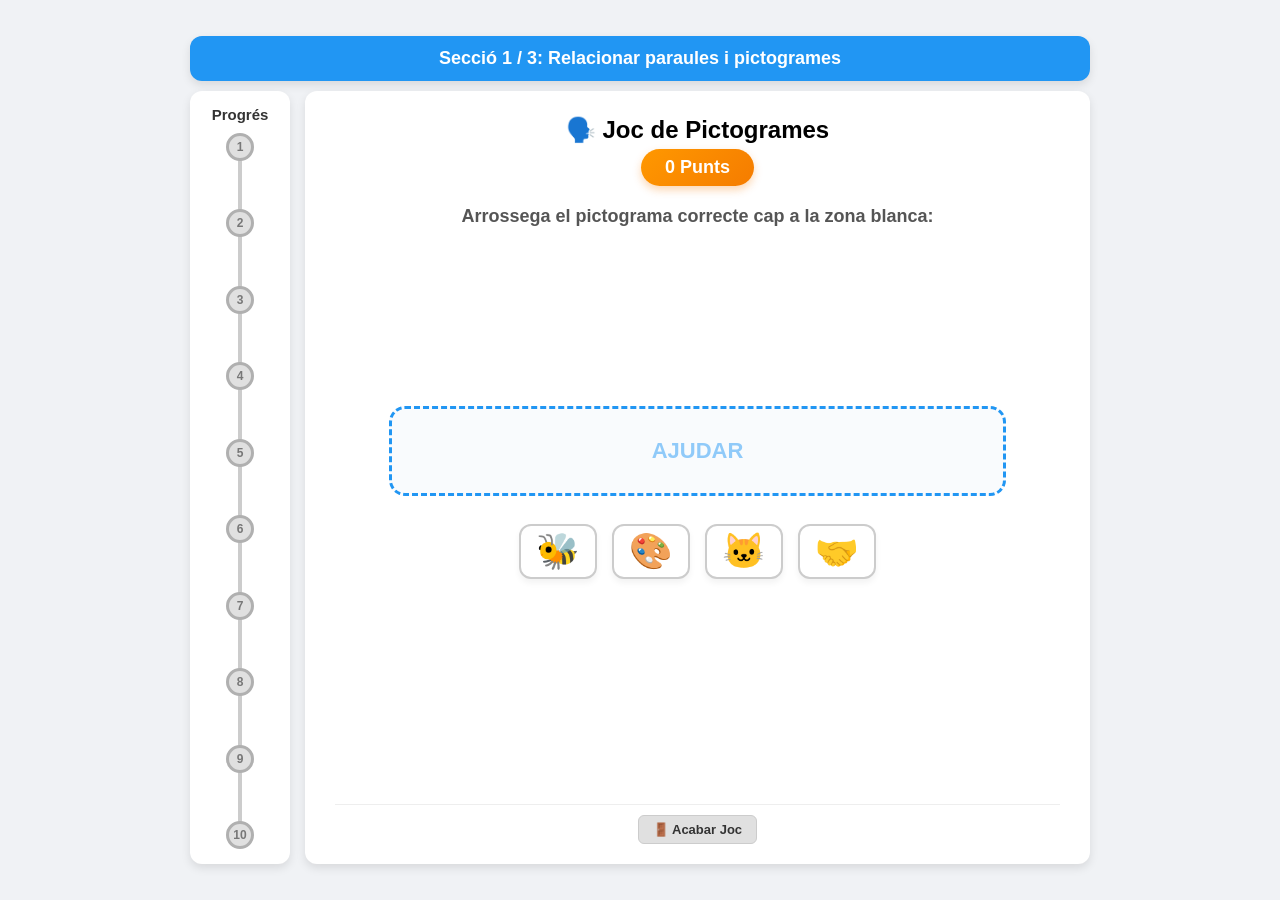
==== joc1/index.html @ 23410588 "Intent d'unificació de l'estil del joc 1 + Separació del codi en vàris fitxers" ====
<!DOCTYPE html>
<html lang="ca">

<head>
    <meta charset="UTF-8">
    <meta name="viewport" content="width=device-width,initial-scale=1">
    <title>Joc de Pictogrames</title>
    <link rel="stylesheet" href="style.css">
</head>

<body>

    <div class="game-wrapper">
        <div id="phaseHeader" class="phase-header">Secció 1 / 3: Relacionar paraules i pictogrames</div>

        <div class="main-container">

            <div class="sidebar">
                <h3>Progrés</h3>
                <div id="progressContainer" class="progress-container">
                    <div class="circle" id="c1">1</div>
                    <div class="circle" id="c2">2</div>
                    <div class="circle" id="c3">3</div>
                    <div class="circle" id="c4">4</div>
                    <div class="circle" id="c5">5</div>
                    <div class="circle" id="c6">6</div>
                    <div class="circle" id="c7">7</div>
                    <div class="circle" id="c8">8</div>
                    <div class="circle" id="c9">9</div>
                    <div class="circle" id="c10">10</div>
                </div>
            </div>

            <div class="card">
                <div>
                    <h1>🗣️ Joc de Pictogrames</h1>
                    <div>
                        <div class="score-badge"><span id="score">0</span>&nbsp;Punts</div>
                    </div>
                    <h2 id="question"></h2>
                </div>

                <div id="gameArea" class="game-area">
                    <div id="duoHint" class="duo-sentence-hint" style="display:none;"></div>
                    <div id="targetZone" class="target-zone"></div>
                    <div id="options" class="options"></div>
                </div>

                <div id="msg"></div>

                <div class="exit-container">
                    <button id="actionBtn" class="btn-action" style="display:none;"></button>
                    <button class="btn-exit" onclick="showExitModal()">🚪 Acabar Joc</button>
                </div>
            </div>

        </div>
    </div>

    <div id="exitModal" class="modal-overlay">
        <div class="modal-box">
            <h3>Alerta</h3>
            <p>Estàs segur que vols acabar la partida actual i tornar al menú?</p>
            <div class="modal-buttons">
                <button class="btn-modal confirm" onclick="redirectToMenu()">Sí, vull sortir</button>
                <button class="btn-modal cancel" onclick="hideExitModal()">Cancel·lar</button>
            </div>
        </div>
    </div>

    <script src="../dades.js"></script>

    <script src="script.js"></script>
</body>

</html>
---- joc1/style.css ----
/* --- ESTILS GENERALS COMPARTITS --- */
html,
body {
    height: 100%;
    margin: 0;
    padding: 0;
    overflow: hidden;
    font-family: Arial, sans-serif;
    background-color: #f0f2f5;
    user-select: none;
}

body {
    display: flex;
    justify-content: center;
    align-items: center;
}

.game-wrapper {
    display: flex;
    flex-direction: column;
    width: 95vw;
    max-width: 900px;
    height: 92vh;
    gap: 10px;
    box-sizing: border-box;
}

.phase-header {
    background: #2196F3;
    color: white;
    padding: 12px;
    border-radius: 12px;
    text-align: center;
    font-size: 18px;
    font-weight: bold;
    box-shadow: 0 4px 10px rgba(0, 0, 0, 0.1);
    flex-shrink: 0;
}

.main-container {
    display: flex;
    flex-direction: row;
    gap: 15px;
    flex: 1;
    min-height: 0;
}

.card {
    flex: 1;
    background: white;
    padding: 20px 30px;
    border-radius: 12px;
    box-shadow: 0 4px 10px rgba(0, 0, 0, 0.1);
    text-align: center;
    display: flex;
    flex-direction: column;
    justify-content: space-between;
    box-sizing: border-box;
}

h1 {
    font-size: 24px;
    margin: 5px 0;
}

h2 {
    font-size: 18px;
    margin: 10px 0;
    color: #555;
}

.prompt {
    font-size: 18px;
    margin: 10px 0;
    color: #555;
}

/* --- BARRA LATERAL (IDÈNTICA PER AMBDÓS) --- */
.sidebar {
    width: 100px;
    background: white;
    padding: 15px 10px;
    border-radius: 12px;
    box-shadow: 0 4px 10px rgba(0, 0, 0, 0.1);
    display: flex;
    flex-direction: column;
    align-items: center;
    position: relative;
    box-sizing: border-box;
}

.sidebar h3 {
    margin-top: 0;
    font-size: 15px;
    color: #333;
    margin-bottom: 10px;
    z-index: 2;
    flex-shrink: 0;
}

.progress-container {
    display: flex;
    flex-direction: column;
    justify-content: space-between;
    align-items: center;
    position: relative;
    width: 100%;
    flex: 1;
}

.progress-container::before {
    content: "";
    position: absolute;
    top: 15px;
    bottom: 15px;
    width: 4px;
    background-color: #ccc;
    left: 50%;
    transform: translateX(-50%);
    z-index: 1;
}

.circle {
    width: 28px;
    height: 28px;
    border-radius: 50%;
    background-color: #e0e0e0;
    border: 3px solid #b0b0b0;
    display: flex;
    align-items: center;
    justify-content: center;
    font-size: 12px;
    font-weight: bold;
    color: #777;
    z-index: 2;
    transition: all 0.3s ease;
    box-sizing: border-box;
}

.circle.correct {
    background-color: #4CAF50;
    border-color: #388E3C;
    color: white;
}

.circle.incorrect {
    background-color: #F44336;
    border-color: #D32F2F;
    color: white;
}

/* --- MARCADOR TARONJA --- */
.score-badge {
    display: inline-flex;
    align-items: center;
    background: linear-gradient(135deg, #FF9800, #F57C00);
    color: white;
    padding: 8px 24px;
    border-radius: 20px;
    font-size: 18px;
    font-weight: bold;
    box-shadow: 0 4px 8px rgba(245, 124, 0, 0.3);
    margin-bottom: 10px;
}

/* --- ÀREA DE CONTINGUT DINÀMIC --- */
.game-area {
    display: flex;
    flex-direction: column;
    gap: 15px;
    flex: 1;
    justify-content: center;
    align-items: center;
    width: 100%;
    height: 100%;
    /* Força l'alineació vertical a l'espai central */
}

/* --- DISSENY ESPECÍFIC DEL JOC 1 (ARROSSEGAR / DUOLINGO) --- */
.duo-sentence-hint {
    font-size: 20px;
    font-weight: bold;
    color: #1565C0;
    background-color: #E3F2FD;
    padding: 10px 20px;
    border-radius: 12px;
    border: 1px dashed #90CAF9;
    margin-bottom: 5px;
}

.target-zone {
    width: 85%;
    min-height: 90px;
    border: 3px dashed #2196F3;
    background-color: #f9fbfd;
    border-radius: 16px;
    display: flex;
    flex-direction: row;
    justify-content: center;
    align-items: center;
    flex-wrap: wrap;
    gap: 12px;
    padding: 12px;
    box-sizing: border-box;
}

.target-label {
    font-size: 22px;
    font-weight: bold;
    color: #90CAF9;
}

.target-label-pic {
    font-size: 45px;
}

.drag-item {
    cursor: grab;
    padding: 10px 20px;
    border-radius: 12px;
    border: 2px solid #ccc;
    background: white;
    box-shadow: 0 4px 6px rgba(0, 0, 0, 0.05);
    font-weight: bold;
    display: inline-block;
}

.drag-item:active {
    cursor: grabbing;
}

.item-pic {
    font-size: 35px;
    padding: 5px 15px;
}

.item-word {
    font-size: 18px;
    color: #333;
}

.options {
    display: flex;
    flex-direction: row;
    justify-content: center;
    align-items: center;
    flex-wrap: wrap;
    gap: 15px;
    min-height: 80px;
    width: 100%;
}

/* --- DISSENY ESPECÍFIC DEL JOC 2 (EMOCIONS / GRID BOTONS) --- */
.face {
    font-size: 5rem;
    margin: 10px 0;
    line-height: 1;
    display: inline-block;
}

.options-grid {
    display: grid;
    grid-template-columns: 1fr 1fr;
    gap: 12px;
    width: 85%;
    max-width: 400px;
}

.option-btn {
    background-color: #ffffff;
    border: 2px solid #ccc;
    border-radius: 12px;
    padding: 14px 10px;
    font-size: 16px;
    font-weight: bold;
    color: #444;
    cursor: pointer;
    transition: all 0.2s ease;
}

.option-btn:hover:not(.disabled) {
    background-color: #f9fbfd;
    border-color: #2196F3;
    color: #2196F3;
    transform: translateY(-2px);
}

.option-btn.disabled {
    pointer-events: none;
}

.option-btn.correct {
    background-color: #c6f6d5 !important;
    border-color: #48bb78 !important;
    color: #22543d !important;
}

.option-btn.wrong {
    background-color: #fed7d7 !important;
    border-color: #f56565 !important;
    color: #742a2a !important;
}

/* --- COMMUTADORS DE PANTALLES I NOTIFICACIONS --- */
.feedback {
    min-height: 24px;
    font-weight: bold;
    font-size: 18px;
    margin: 5px 0;
}

#msg {
    min-height: 24px;
    font-weight: bold;
    font-size: 20px;
    margin: 5px 0;
}

/* --- SECCIÓ INFERIOR DE BOTONS --- */
.exit-container {
    display: flex;
    flex-direction: column;
    align-items: center;
    gap: 10px;
    margin-top: 10px;
    border-top: 1px solid #eee;
    padding-top: 10px;
    flex-shrink: 0;
}

.btn-action {
    background-color: #4CAF50;
    color: white;
    border: none;
    padding: 10px 24px;
    font-size: 16px;
    font-weight: bold;
    border-radius: 8px;
    cursor: pointer;
    box-shadow: 0 3px 6px rgba(0, 0, 0, 0.1);
}

.btn-action:hover {
    background-color: #43A047;
}

.btn-exit {
    background-color: #e0e0e0;
    color: #333;
    border: 1px solid #ccc;
    padding: 6px 14px;
    font-size: 13px;
    font-weight: bold;
    border-radius: 6px;
    cursor: pointer;
}

.btn-exit:hover {
    background-color: #d4d4d4;
}

/* --- FINESTRES MODALS D'ALERTA --- */
.modal-overlay {
    position: fixed;
    top: 0;
    left: 0;
    width: 100%;
    height: 100%;
    background-color: rgba(0, 0, 0, 0.5);
    display: flex;
    justify-content: center;
    align-items: center;
    z-index: 10;
    opacity: 0;
    pointer-events: none;
    transition: opacity 0.3s ease;
}

.modal-overlay.active {
    opacity: 1;
    pointer-events: auto;
}

.modal-box {
    background: white;
    padding: 25px;
    border-radius: 12px;
    text-align: center;
    max-width: 380px;
    width: 90%;
    transform: scale(0.8);
    transition: transform 0.3s ease;
}

.modal-overlay.active .modal-box {
    transform: scale(1);
}

.modal-buttons {
    display: flex;
    justify-content: center;
    gap: 15px;
    margin-top: 20px;
}

.btn-modal {
    padding: 10px 20px;
    font-size: 14px;
    font-weight: bold;
    border-radius: 8px;
    cursor: pointer;
    border: none;
}

.btn-modal.confirm {
    background-color: #F44336;
    color: white;
}

.btn-modal.cancel {
    background-color: #e0e0e0;
    color: #333;
}

/* --- ANIMACIONS --- */
@keyframes pop {
    0% {
        transform: scale(0.6);
        opacity: 0;
    }

    80% {
        transform: scale(1.1);
    }

    100% {
        transform: scale(1);
        opacity: 1;
    }
}

/* ========================= */
/* JOC 3 - CONVERSES */
/* ========================= */

.dialogue-box {
    width: 85%;
    min-height: 120px;
    padding: 20px;
    border-radius: 16px;
    background: #f9fbfd;
    border: 3px solid #2196F3;
    box-sizing: border-box;
    text-align: center;
}

.dialogue-text {
    font-size: 22px;
    color: #333;
    margin: 0;
}

.character {
    display: flex;
    flex-direction: column;
    align-items: center;
    gap: 8px;
}

.avatar {
    font-size: 5rem;
}

.character-name {
    font-size: 18px;
    font-weight: bold;
    color: #555;
}

.scene-list {
    display: flex;
    flex-direction: column;
    gap: 10px;
    width: 100%;
}

.scene-btn {
    border: 2px solid #ccc;
    border-radius: 12px;
    background: white;
    padding: 10px;
    cursor: pointer;
    font-weight: bold;
    transition: .2s;
}

.scene-btn:hover {
    border-color: #2196F3;
}

.scene-btn.active {
    background: #E3F2FD;
    border-color: #2196F3;
}

.scene-btn.completed {
    background: #C8E6C9;
    border-color: #4CAF50;
}

.speak-btn {
    background-color: #2196F3;
    color: white;
    border: none;
    padding: 10px 20px;
    border-radius: 8px;
    cursor: pointer;
    font-weight: bold;
}

.speak-btn:hover {
    background-color: #1976D2;
}

.end-box {
    text-align: center;
}

.end-box .emoji {
    font-size: 5rem;
}

.hint {
    color: #666;
    font-size: 14px;
    margin-top: 15px;
}
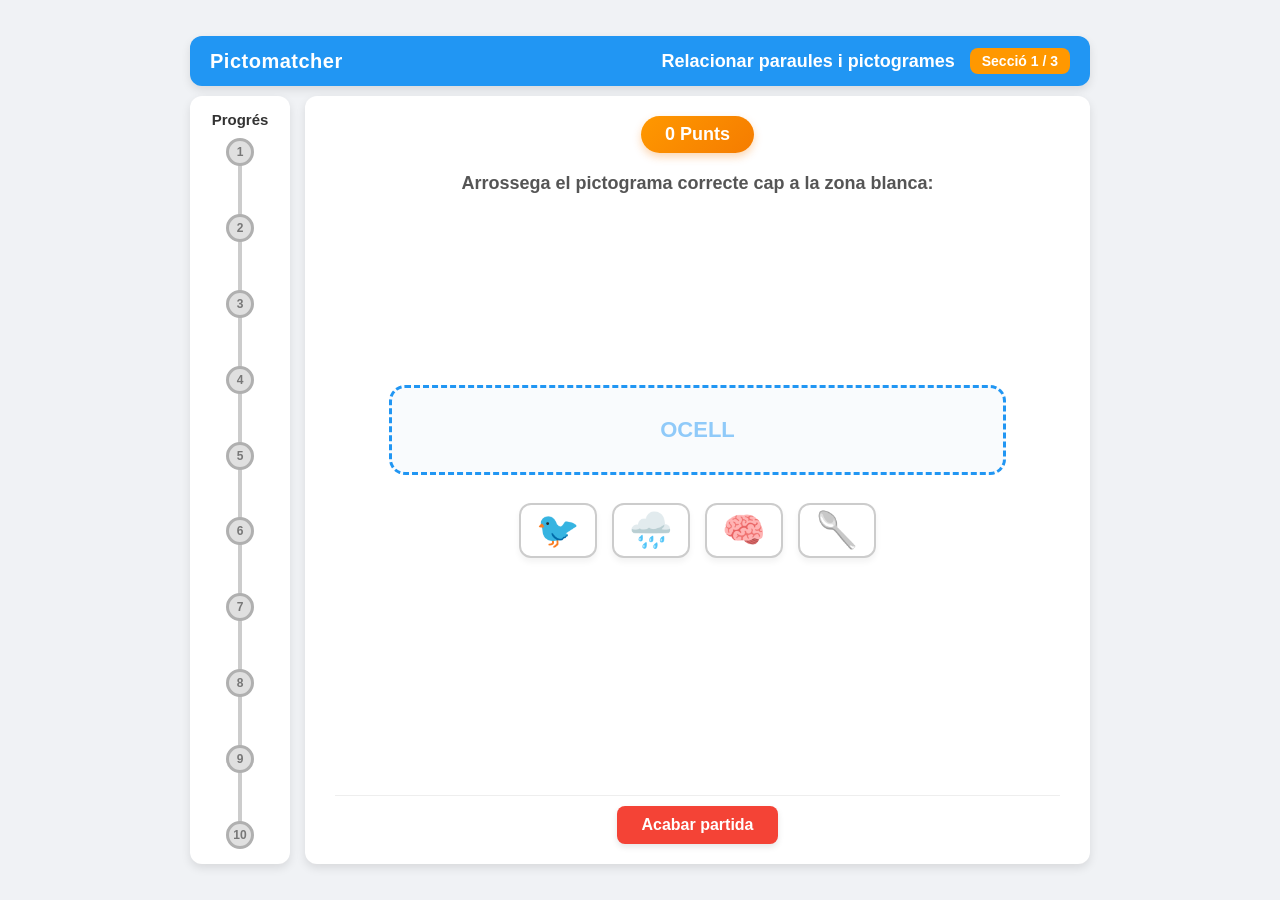
==== commit 672fad9d: "Millora estilística del joc 1 i resolució d'errors." ====
--- a/joc1/index.html
+++ b/joc1/index.html
@@ -4,14 +4,20 @@
 <head>
     <meta charset="UTF-8">
     <meta name="viewport" content="width=device-width,initial-scale=1">
-    <title>Joc de Pictogrames</title>
+    <title>Pictomatcher</title>
     <link rel="stylesheet" href="style.css">
 </head>
 
 <body>
 
     <div class="game-wrapper">
-        <div id="phaseHeader" class="phase-header">Secció 1 / 3: Relacionar paraules i pictogrames</div>
+        <div id="phaseHeader" class="phase-header">
+            <span id="gameTitle">Pictomatcher</span>
+            <div class="right-group">
+                <span id="headerTitle">Relacionar paraules i pictogrames</span>
+                <span id="sectionBadge" class="section-badge">Secció 1 / 3</span>
+            </div>
+        </div>
 
         <div class="main-container">
 
@@ -33,7 +39,6 @@
 
             <div class="card">
                 <div>
-                    <h1>🗣️ Joc de Pictogrames</h1>
                     <div>
                         <div class="score-badge"><span id="score">0</span>&nbsp;Punts</div>
                     </div>
@@ -50,7 +55,7 @@
 
                 <div class="exit-container">
                     <button id="actionBtn" class="btn-action" style="display:none;"></button>
-                    <button class="btn-exit" onclick="showExitModal()">🚪 Acabar Joc</button>
+                    <button class="btn-exit" onclick="showExitModal()">Acabar partida</button>
                 </div>
             </div>
 
@@ -59,7 +64,7 @@
 
     <div id="exitModal" class="modal-overlay">
         <div class="modal-box">
-            <h3>Alerta</h3>
+            <h3>Alerta!</h3>
             <p>Estàs segur que vols acabar la partida actual i tornar al menú?</p>
             <div class="modal-buttons">
                 <button class="btn-modal confirm" onclick="redirectToMenu()">Sí, vull sortir</button>
@@ -68,7 +73,7 @@
         </div>
     </div>
 
-    <script src="../dades.js"></script>
+    <script src="dades.js"></script>
 
     <script src="script.js"></script>
 </body>
--- a/joc1/style.css
+++ b/joc1/style.css
@@ -29,13 +29,48 @@
 .phase-header {
     background: #2196F3;
     color: white;
-    padding: 12px;
-    border-radius: 12px;
-    text-align: center;
+    padding: 12px 20px;
+    /* Una mica més d'espai lateral */
+    border-radius: 12px;
+    display: flex;
+    justify-content: space-between;
+    /* Separa joc del grup dret */
+    align-items: center;
     font-size: 18px;
     font-weight: bold;
     box-shadow: 0 4px 10px rgba(0, 0, 0, 0.1);
     flex-shrink: 0;
+}
+
+#gameTitle {
+    font-size: 20px;
+    letter-spacing: 0.5px;
+}
+
+.right-group {
+    display: flex;
+    align-items: center;
+    gap: 15px;
+    /* Espai entre el títol de la secció i la badge taronja */
+}
+
+.section-badge {
+    background: #FF9800;
+    padding: 5px 12px;
+    border-radius: 8px;
+    font-size: 14px;
+    white-space: nowrap;
+}
+
+/* Estils per indicar encert/error al target-zone */
+.target-zone.correct-bg {
+    background-color: #c8e6c9 !important;
+    border-color: #4caf50 !important;
+}
+
+.target-zone.wrong-bg {
+    background-color: #ffcdd2 !important;
+    border-color: #f44336 !important;
 }
 
 .main-container {
@@ -345,19 +380,23 @@
     background-color: #43A047;
 }
 
+/* Modifica la classe .btn-exit */
 .btn-exit {
-    background-color: #e0e0e0;
-    color: #333;
-    border: 1px solid #ccc;
-    padding: 6px 14px;
-    font-size: 13px;
-    font-weight: bold;
-    border-radius: 6px;
+    background-color: #f44336;
+    /* Color vermell d'alerta */
+    color: white;
+    border: none;
+    padding: 10px 24px;
+    font-size: 16px;
+    font-weight: bold;
+    border-radius: 8px;
     cursor: pointer;
+    box-shadow: 0 3px 6px rgba(0, 0, 0, 0.1);
+    transition: background 0.2s;
 }
 
 .btn-exit:hover {
-    background-color: #d4d4d4;
+    background-color: #d32f2f;
 }
 
 /* --- FINESTRES MODALS D'ALERTA --- */
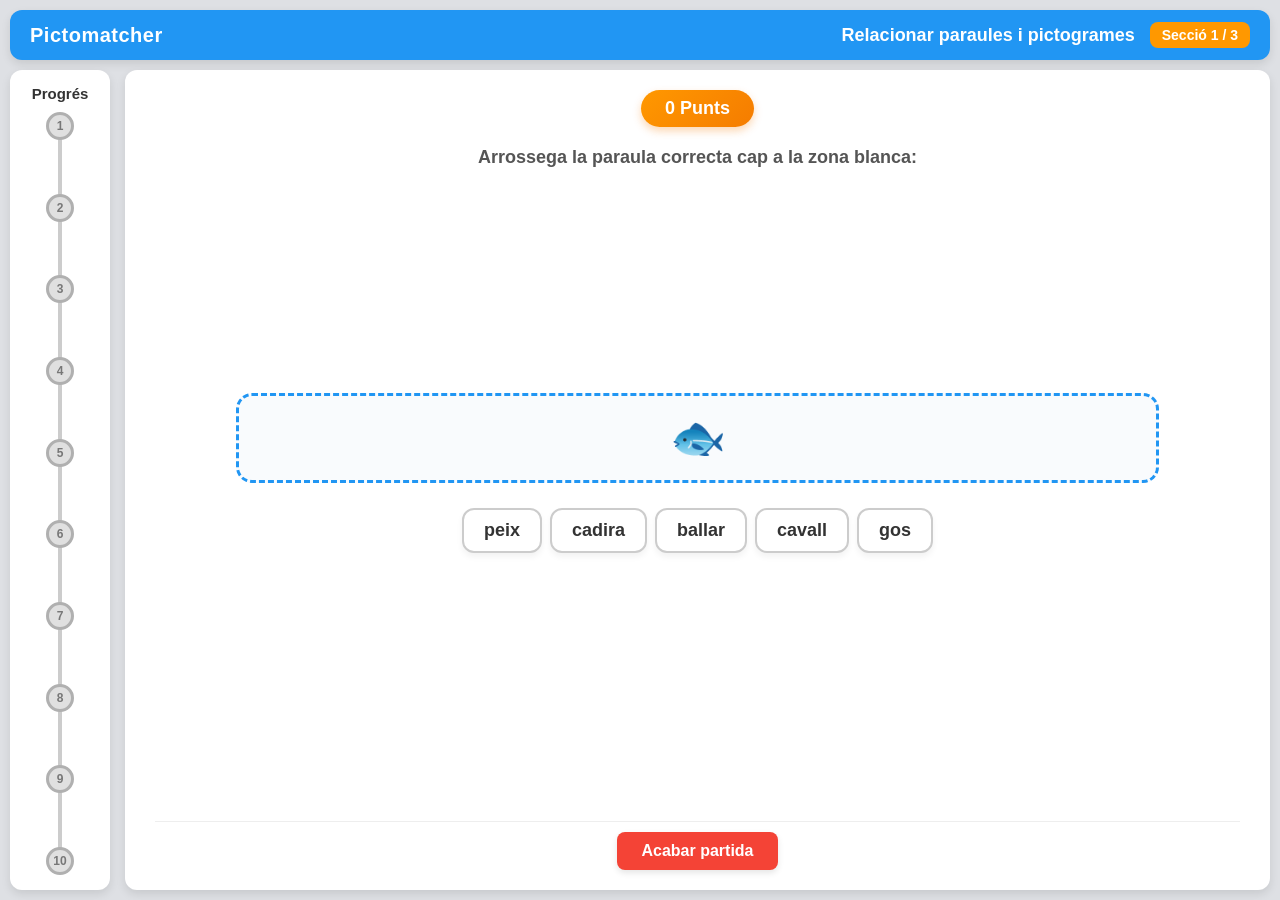
==== commit 8038da4d: "Perfecció del joc 1" ====
--- a/joc1/index.html
+++ b/joc1/index.html
@@ -39,8 +39,8 @@
 
             <div class="card">
                 <div>
-                    <div>
-                        <div class="score-badge"><span id="score">0</span>&nbsp;Punts</div>
+                    <div class="score-badge">
+                        <span id="score">0</span>&nbsp;<span id="scoreLabel">Punts</span>
                     </div>
                     <h2 id="question"></h2>
                 </div>
--- a/joc1/style.css
+++ b/joc1/style.css
@@ -6,11 +6,10 @@
     padding: 0;
     overflow: hidden;
     font-family: Arial, sans-serif;
-    background-color: #f0f2f5;
+    background-color: #dee0e4;
     user-select: none;
-}
-
-body {
+    width: 100%;
+    height: 100%;
     display: flex;
     justify-content: center;
     align-items: center;
@@ -19,11 +18,15 @@
 .game-wrapper {
     display: flex;
     flex-direction: column;
-    width: 95vw;
-    max-width: 900px;
-    height: 92vh;
+    width: 100vw;
+    /* Ocupa tota l'amplada de la finestra */
+    height: 100vh;
+    /* També ho pots posar al 100% de l'alçada */
+    padding: 10px;
+    /* Marge petit perquè no toqui les vores */
     gap: 10px;
     box-sizing: border-box;
+    /* Important perquè el padding no trenqui l'amplada */
 }
 
 .phase-header {
@@ -277,13 +280,13 @@
 
 .options {
     display: flex;
-    flex-direction: row;
-    justify-content: center;
-    align-items: center;
-    flex-wrap: wrap;
-    gap: 15px;
-    min-height: 80px;
-    width: 100%;
+    flex-wrap: wrap; /* Permet que saltin de línia */
+    justify-content: center; /* Els centra horitzontalment */
+    align-items: center;
+    gap: 8px; /* Controla l'espai entre ells (fes-lo més petit si vols) */
+    width: 100%;
+    padding: 10px;
+    box-sizing: border-box;
 }
 
 /* --- DISSENY ESPECÍFIC DEL JOC 2 (EMOCIONS / GRID BOTONS) --- */
@@ -297,9 +300,15 @@
 .options-grid {
     display: grid;
     grid-template-columns: 1fr 1fr;
-    gap: 12px;
-    width: 85%;
+    gap: 5px;
     max-width: 400px;
+    width: 100%;
+    max-width: 80px;
+    /* Ajusta segons la mida que vulguis per als pictogrames */
+    aspect-ratio: 1 / 1;
+    display: flex;
+    justify-content: center;
+    align-items: center;
 }
 
 .option-btn {
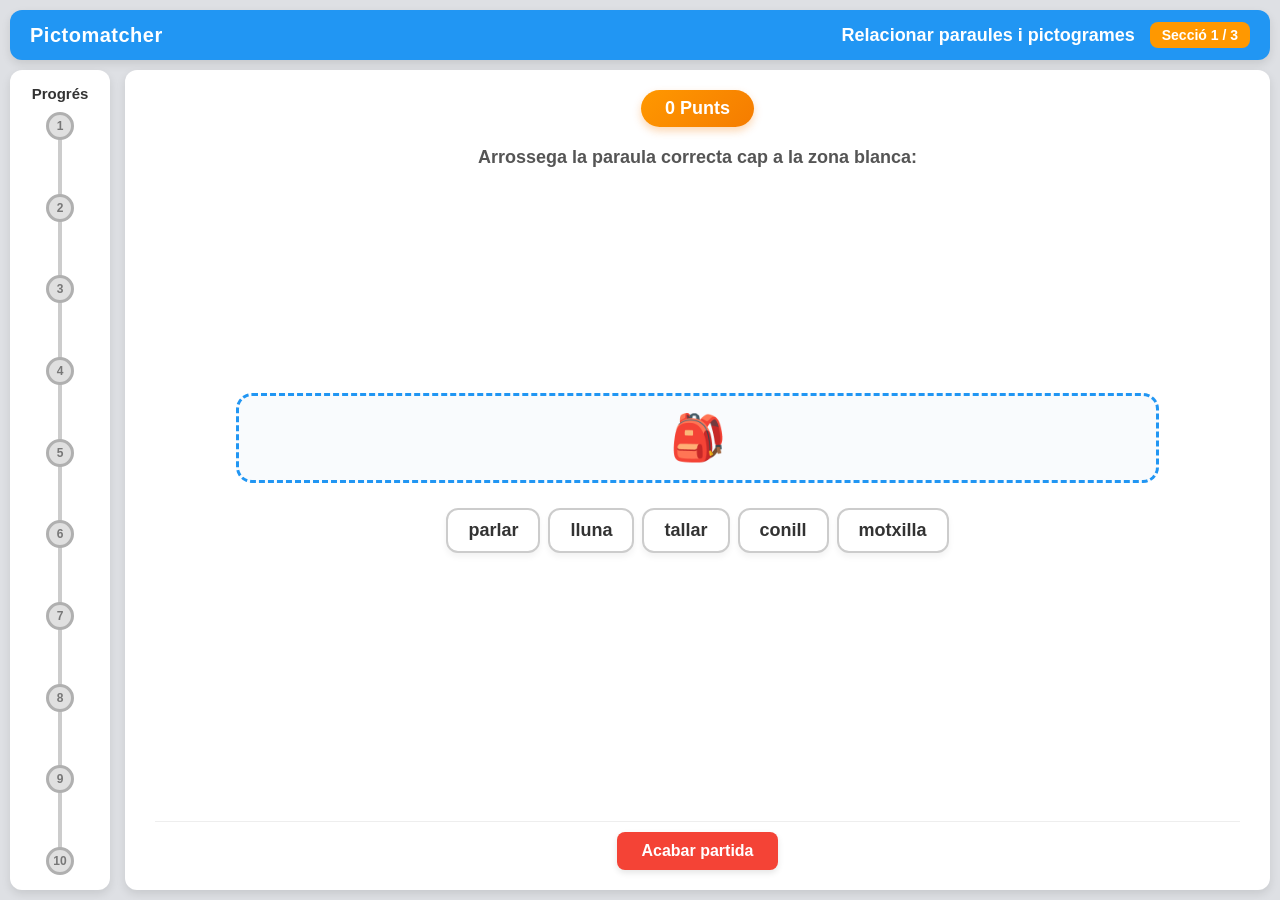
==== commit 15c9deb6: "Petites correccions d'estil i canvis de noms a fitxers" ====
--- a/joc1/index.html
+++ b/joc1/index.html
@@ -5,7 +5,7 @@
     <meta charset="UTF-8">
     <meta name="viewport" content="width=device-width,initial-scale=1">
     <title>Pictomatcher</title>
-    <link rel="stylesheet" href="style.css">
+    <link rel="stylesheet" href="../gameStyle.css">
 </head>
 
 <body>
--- a/gameStyle.css
+++ b/gameStyle.css
@@ -0,0 +1,730 @@
+/* --- ESTILS GENERALS COMPARTITS --- */
+html,
+body {
+    height: 100%;
+    margin: 0;
+    padding: 0;
+    overflow: hidden;
+    font-family: Arial, sans-serif;
+    background-color: #dee0e4;
+    user-select: none;
+    width: 100%;
+    height: 100%;
+    display: flex;
+    justify-content: center;
+    align-items: center;
+}
+
+.game-wrapper {
+    display: flex;
+    flex-direction: column;
+    width: 100vw;
+    /* Ocupa tota l'amplada de la finestra */
+    height: 100vh;
+    /* També ho pots posar al 100% de l'alçada */
+    padding: 10px;
+    /* Marge petit perquè no toqui les vores */
+    gap: 10px;
+    box-sizing: border-box;
+    /* Important perquè el padding no trenqui l'amplada */
+}
+
+.phase-header {
+    background: #2196F3;
+    color: white;
+    padding: 12px 20px;
+    /* Una mica més d'espai lateral */
+    border-radius: 12px;
+    display: flex;
+    justify-content: space-between;
+    /* Separa joc del grup dret */
+    align-items: center;
+    font-size: 18px;
+    font-weight: bold;
+    box-shadow: 0 4px 10px rgba(0, 0, 0, 0.1);
+    flex-shrink: 0;
+}
+
+#gameTitle {
+    font-size: 20px;
+    letter-spacing: 0.5px;
+}
+
+.right-group {
+    display: flex;
+    align-items: center;
+    gap: 15px;
+    /* Espai entre el títol de la secció i la badge taronja */
+}
+
+.section-badge {
+    background: #FF9800;
+    padding: 5px 12px;
+    border-radius: 8px;
+    font-size: 14px;
+    white-space: nowrap;
+}
+
+/* Estils per indicar encert/error al target-zone */
+.target-zone.correct-bg {
+    background-color: #c8e6c9 !important;
+    border-color: #4caf50 !important;
+}
+
+.target-zone.wrong-bg {
+    background-color: #ffcdd2 !important;
+    border-color: #f44336 !important;
+}
+
+.main-container {
+    display: flex;
+    flex-direction: row;
+    gap: 15px;
+    flex: 1;
+    min-height: 0;
+}
+
+.card {
+    flex: 1;
+    background: white;
+    padding: 20px 30px;
+    border-radius: 12px;
+    box-shadow: 0 4px 10px rgba(0, 0, 0, 0.1);
+    text-align: center;
+    display: flex;
+    flex-direction: column;
+    justify-content: space-between;
+    box-sizing: border-box;
+}
+
+h1 {
+    font-size: 24px;
+    margin: 5px 0;
+}
+
+h2 {
+    font-size: 18px;
+    margin: 10px 0;
+    color: #555;
+}
+
+.prompt {
+    font-size: 18px;
+    margin: 10px 0;
+    color: #555;
+}
+
+/* --- BARRA LATERAL (IDÈNTICA PER AMBDÓS) --- */
+.sidebar {
+    width: 100px;
+    background: white;
+    padding: 15px 10px;
+    border-radius: 12px;
+    box-shadow: 0 4px 10px rgba(0, 0, 0, 0.1);
+    display: flex;
+    flex-direction: column;
+    align-items: center;
+    position: relative;
+    box-sizing: border-box;
+}
+
+.sidebar h3 {
+    margin-top: 0;
+    font-size: 15px;
+    color: #333;
+    margin-bottom: 10px;
+    z-index: 2;
+    flex-shrink: 0;
+}
+
+.progress-container {
+    display: flex;
+    flex-direction: column;
+    justify-content: space-between;
+    align-items: center;
+    position: relative;
+    width: 100%;
+    flex: 1;
+}
+
+.progress-container::before {
+    content: "";
+    position: absolute;
+    top: 15px;
+    bottom: 15px;
+    width: 4px;
+    background-color: #ccc;
+    left: 50%;
+    transform: translateX(-50%);
+    z-index: 1;
+}
+
+.circle {
+    width: 28px;
+    height: 28px;
+    border-radius: 50%;
+    background-color: #e0e0e0;
+    border: 3px solid #b0b0b0;
+    display: flex;
+    align-items: center;
+    justify-content: center;
+    font-size: 12px;
+    font-weight: bold;
+    color: #777;
+    z-index: 2;
+    transition: all 0.3s ease;
+    box-sizing: border-box;
+}
+
+.circle.correct {
+    background-color: #4CAF50;
+    border-color: #388E3C;
+    color: white;
+}
+
+.circle.incorrect {
+    background-color: #F44336;
+    border-color: #D32F2F;
+    color: white;
+}
+
+/* --- MARCADOR TARONJA --- */
+.score-badge {
+    display: inline-flex;
+    align-items: center;
+    background: linear-gradient(135deg, #FF9800, #F57C00);
+    color: white;
+    padding: 8px 24px;
+    border-radius: 20px;
+    font-size: 18px;
+    font-weight: bold;
+    box-shadow: 0 4px 8px rgba(245, 124, 0, 0.3);
+    margin-bottom: 10px;
+}
+
+/* --- ÀREA DE CONTINGUT DINÀMIC --- */
+.game-area {
+    display: flex;
+    flex-direction: column;
+    gap: 15px;
+    flex: 1;
+    justify-content: center;
+    align-items: center;
+    width: 100%;
+    height: 100%;
+    /* Força l'alineació vertical a l'espai central */
+}
+
+/* --- DISSENY ESPECÍFIC DEL JOC 1 (ARROSSEGAR / DUOLINGO) --- */
+.duo-sentence-hint {
+    font-size: 20px;
+    font-weight: bold;
+    color: #1565C0;
+    background-color: #E3F2FD;
+    padding: 10px 20px;
+    border-radius: 12px;
+    border: 1px dashed #90CAF9;
+    margin-bottom: 5px;
+}
+
+.target-zone {
+    width: 85%;
+    min-height: 90px;
+    border: 3px dashed #2196F3;
+    background-color: #f9fbfd;
+    border-radius: 16px;
+    display: flex;
+    flex-direction: row;
+    justify-content: center;
+    align-items: center;
+    flex-wrap: wrap;
+    gap: 12px;
+    padding: 12px;
+    box-sizing: border-box;
+}
+
+.target-label {
+    font-size: 22px;
+    font-weight: bold;
+    color: #90CAF9;
+}
+
+.target-label-pic {
+    font-size: 45px;
+}
+
+.drag-item {
+    cursor: grab;
+    padding: 10px 20px;
+    border-radius: 12px;
+    border: 2px solid #ccc;
+    background: white;
+    box-shadow: 0 4px 6px rgba(0, 0, 0, 0.05);
+    font-weight: bold;
+    display: inline-block;
+
+    animation: pop 0.35s ease;
+}
+
+.drag-item {
+    transition:
+        transform 0.2s ease,
+        box-shadow 0.2s ease,
+        border-color 0.2s ease;
+}
+
+@keyframes successPulse {
+    0% {
+        transform: scale(1);
+    }
+
+    30% {
+        transform: scale(1.04);
+    }
+
+    60% {
+        transform: scale(0.98);
+    }
+
+    100% {
+        transform: scale(1);
+    }
+}
+
+@keyframes shake {
+
+    0%,
+    100% {
+        transform: translateX(0);
+    }
+
+    20% {
+        transform: translateX(-8px);
+    }
+
+    40% {
+        transform: translateX(8px);
+    }
+
+    60% {
+        transform: translateX(-6px);
+    }
+
+    80% {
+        transform: translateX(6px);
+    }
+}
+
+.target-zone.wrong-bg {
+    background-color: #ffcdd2 !important;
+    border-color: #f44336 !important;
+    animation: shake 0.5s ease;
+}
+
+.circle.correct,
+.circle.incorrect {
+    animation: popCircle 0.4s ease;
+}
+
+@keyframes popCircle {
+    0% {
+        transform: scale(0);
+    }
+
+    70% {
+        transform: scale(1.25);
+    }
+
+    100% {
+        transform: scale(1);
+    }
+}
+
+.score-badge.bump {
+    animation: scoreBump 0.4s ease;
+}
+
+@keyframes scoreBump {
+    0% {
+        transform: scale(1);
+    }
+
+    50% {
+        transform: scale(1.15);
+    }
+
+    100% {
+        transform: scale(1);
+    }
+}
+
+.card {
+    transition: opacity 0.25s ease;
+}
+
+.card.fade-out {
+    opacity: 0;
+}
+
+@keyframes trophy {
+
+    0% {
+        transform: scale(0);
+        opacity: 0;
+    }
+
+    60% {
+        transform: scale(1.2);
+    }
+
+    100% {
+        transform: scale(1);
+        opacity: 1;
+    }
+}
+
+.final-message {
+    animation: trophy 0.8s ease;
+}
+
+.target-zone.correct-bg {
+    background-color: #c8e6c9 !important;
+    border-color: #4caf50 !important;
+    animation: successPulse 0.6s ease;
+}
+
+.drag-item:hover {
+    transform: translateY(-4px);
+    box-shadow: 0 8px 14px rgba(0, 0, 0, 0.12);
+    border-color: #2196F3;
+}
+
+.drag-item.dragging {
+    transform: scale(1.1);
+    opacity: 0.8;
+    box-shadow: 0 12px 25px rgba(0, 0, 0, 0.2);
+}
+
+.drag-item:active {
+    cursor: grabbing;
+}
+
+.item-pic {
+    font-size: 35px;
+    padding: 5px 15px;
+}
+
+.item-word {
+    font-size: 18px;
+    color: #333;
+}
+
+.options {
+    display: flex;
+    flex-wrap: wrap;
+    /* Permet que saltin de línia */
+    justify-content: center;
+    /* Els centra horitzontalment */
+    align-items: center;
+    gap: 8px;
+    /* Controla l'espai entre ells (fes-lo més petit si vols) */
+    width: 100%;
+    padding: 10px;
+    box-sizing: border-box;
+}
+
+/* --- DISSENY ESPECÍFIC DEL JOC 2 (EMOCIONS / GRID BOTONS) --- */
+.face {
+    font-size: 5rem;
+    margin: 10px 0;
+    line-height: 1;
+    display: inline-block;
+}
+
+.options-grid {
+    display: grid;
+    grid-template-columns: 1fr 1fr;
+    gap: 5px;
+    max-width: 400px;
+    width: 100%;
+    max-width: 80px;
+    /* Ajusta segons la mida que vulguis per als pictogrames */
+    aspect-ratio: 1 / 1;
+    display: flex;
+    justify-content: center;
+    align-items: center;
+}
+
+.option-btn {
+    background-color: #ffffff;
+    border: 2px solid #ccc;
+    border-radius: 12px;
+    padding: 14px 10px;
+    font-size: 16px;
+    font-weight: bold;
+    color: #444;
+    cursor: pointer;
+    transition: all 0.2s ease;
+}
+
+.option-btn:hover:not(.disabled) {
+    background-color: #f9fbfd;
+    border-color: #2196F3;
+    color: #2196F3;
+    transform: translateY(-2px);
+}
+
+.option-btn.disabled {
+    pointer-events: none;
+}
+
+.option-btn.correct {
+    background-color: #c6f6d5 !important;
+    border-color: #48bb78 !important;
+    color: #22543d !important;
+}
+
+.option-btn.wrong {
+    background-color: #fed7d7 !important;
+    border-color: #f56565 !important;
+    color: #742a2a !important;
+}
+
+/* --- COMMUTADORS DE PANTALLES I NOTIFICACIONS --- */
+.feedback {
+    min-height: 24px;
+    font-weight: bold;
+    font-size: 18px;
+    margin: 5px 0;
+}
+
+#msg {
+    min-height: 24px;
+    font-weight: bold;
+    font-size: 20px;
+    margin: 5px 0;
+}
+
+/* --- SECCIÓ INFERIOR DE BOTONS --- */
+.exit-container {
+    display: flex;
+    flex-direction: column;
+    align-items: center;
+    gap: 10px;
+    margin-top: 10px;
+    border-top: 1px solid #eee;
+    padding-top: 10px;
+    flex-shrink: 0;
+}
+
+.btn-action {
+    background-color: #4CAF50;
+    color: white;
+    border: none;
+    padding: 10px 24px;
+    font-size: 16px;
+    font-weight: bold;
+    border-radius: 8px;
+    cursor: pointer;
+    box-shadow: 0 3px 6px rgba(0, 0, 0, 0.1);
+}
+
+.btn-action:hover {
+    background-color: #43A047;
+}
+
+/* Modifica la classe .btn-exit */
+.btn-exit {
+    background-color: #f44336;
+    /* Color vermell d'alerta */
+    color: white;
+    border: none;
+    padding: 10px 24px;
+    font-size: 16px;
+    font-weight: bold;
+    border-radius: 8px;
+    cursor: pointer;
+    box-shadow: 0 3px 6px rgba(0, 0, 0, 0.1);
+    transition: background 0.2s;
+}
+
+.btn-exit:hover {
+    background-color: #d32f2f;
+}
+
+/* --- FINESTRES MODALS D'ALERTA --- */
+.modal-overlay {
+    position: fixed;
+    top: 0;
+    left: 0;
+    width: 100%;
+    height: 100%;
+    background-color: rgba(0, 0, 0, 0.5);
+    display: flex;
+    justify-content: center;
+    align-items: center;
+    z-index: 10;
+    opacity: 0;
+    pointer-events: none;
+    transition: opacity 0.3s ease;
+}
+
+.modal-overlay.active {
+    opacity: 1;
+    pointer-events: auto;
+}
+
+.modal-box {
+    background: white;
+    padding: 25px;
+    border-radius: 12px;
+    text-align: center;
+    max-width: 380px;
+    width: 90%;
+    transform: scale(0.8);
+    transition: transform 0.3s ease;
+}
+
+.modal-overlay.active .modal-box {
+    transform: scale(1);
+}
+
+.modal-buttons {
+    display: flex;
+    justify-content: center;
+    gap: 15px;
+    margin-top: 20px;
+}
+
+.btn-modal {
+    padding: 10px 20px;
+    font-size: 14px;
+    font-weight: bold;
+    border-radius: 8px;
+    cursor: pointer;
+    border: none;
+}
+
+.btn-modal.confirm {
+    background-color: #F44336;
+    color: white;
+}
+
+.btn-modal.cancel {
+    background-color: #e0e0e0;
+    color: #333;
+}
+
+/* --- ANIMACIONS --- */
+@keyframes pop {
+    0% {
+        transform: scale(0.6);
+        opacity: 0;
+    }
+
+    80% {
+        transform: scale(1.1);
+    }
+
+    100% {
+        transform: scale(1);
+        opacity: 1;
+    }
+}
+
+/* ========================= */
+/* JOC 3 - CONVERSES */
+/* ========================= */
+
+.dialogue-box {
+    width: 85%;
+    min-height: 120px;
+    padding: 20px;
+    border-radius: 16px;
+    background: #f9fbfd;
+    border: 3px solid #2196F3;
+    box-sizing: border-box;
+    text-align: center;
+}
+
+.dialogue-text {
+    font-size: 22px;
+    color: #333;
+    margin: 0;
+}
+
+.character {
+    display: flex;
+    flex-direction: column;
+    align-items: center;
+    gap: 8px;
+}
+
+.avatar {
+    font-size: 5rem;
+}
+
+.character-name {
+    font-size: 18px;
+    font-weight: bold;
+    color: #555;
+}
+
+.scene-list {
+    display: flex;
+    flex-direction: column;
+    gap: 10px;
+    width: 100%;
+}
+
+.scene-btn {
+    border: 2px solid #ccc;
+    border-radius: 12px;
+    background: white;
+    padding: 10px;
+    cursor: pointer;
+    font-weight: bold;
+    transition: .2s;
+}
+
+.scene-btn:hover {
+    border-color: #2196F3;
+}
+
+.scene-btn.active {
+    background: #E3F2FD;
+    border-color: #2196F3;
+}
+
+.scene-btn.completed {
+    background: #C8E6C9;
+    border-color: #4CAF50;
+}
+
+.speak-btn {
+    background-color: #2196F3;
+    color: white;
+    border: none;
+    padding: 10px 20px;
+    border-radius: 8px;
+    cursor: pointer;
+    font-weight: bold;
+}
+
+.speak-btn:hover {
+    background-color: #1976D2;
+}
+
+.end-box {
+    text-align: center;
+}
+
+.end-box .emoji {
+    font-size: 5rem;
+}
+
+.hint {
+    color: #666;
+    font-size: 14px;
+    margin-top: 15px;
+}
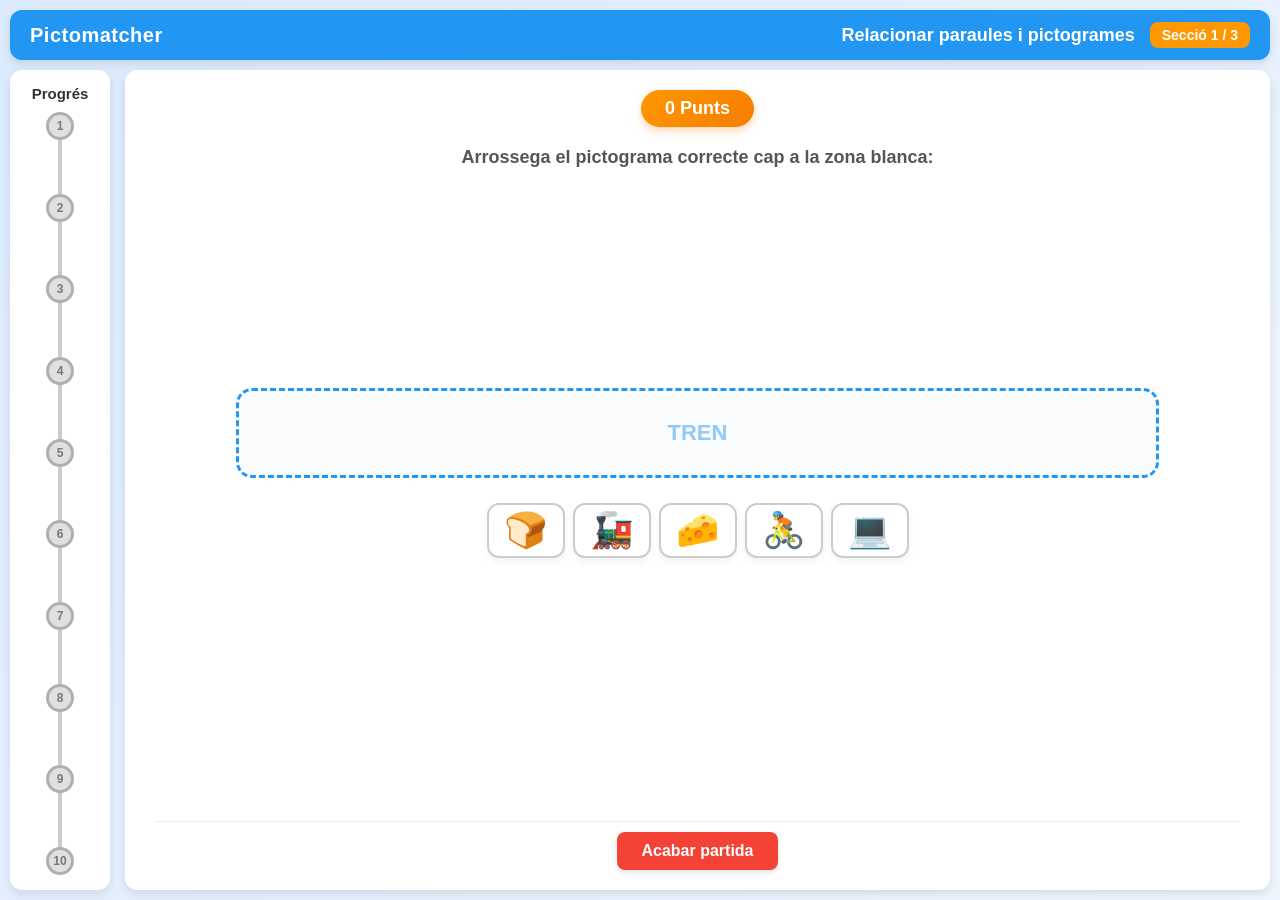
==== commit e37249a7: "Més correccions d'estils" ====
--- a/joc1/index.html
+++ b/joc1/index.html
@@ -64,8 +64,8 @@
 
     <div id="exitModal" class="modal-overlay">
         <div class="modal-box">
-            <h3>Alerta!</h3>
-            <p>Estàs segur que vols acabar la partida actual i tornar al menú?</p>
+            <h1>Alerta!</h1>
+            <h2>Estàs segur que vols acabar la partida actual i tornar al menú?</h2>
             <div class="modal-buttons">
                 <button class="btn-modal confirm" onclick="redirectToMenu()">Sí, vull sortir</button>
                 <button class="btn-modal cancel" onclick="hideExitModal()">Cancel·lar</button>
--- a/gameStyle.css
+++ b/gameStyle.css
@@ -6,7 +6,7 @@
     padding: 0;
     overflow: hidden;
     font-family: Arial, sans-serif;
-    background-color: #dee0e4;
+    background: linear-gradient(135deg, #dbeafe, #eff6ff);
     user-select: none;
     width: 100%;
     height: 100%;
